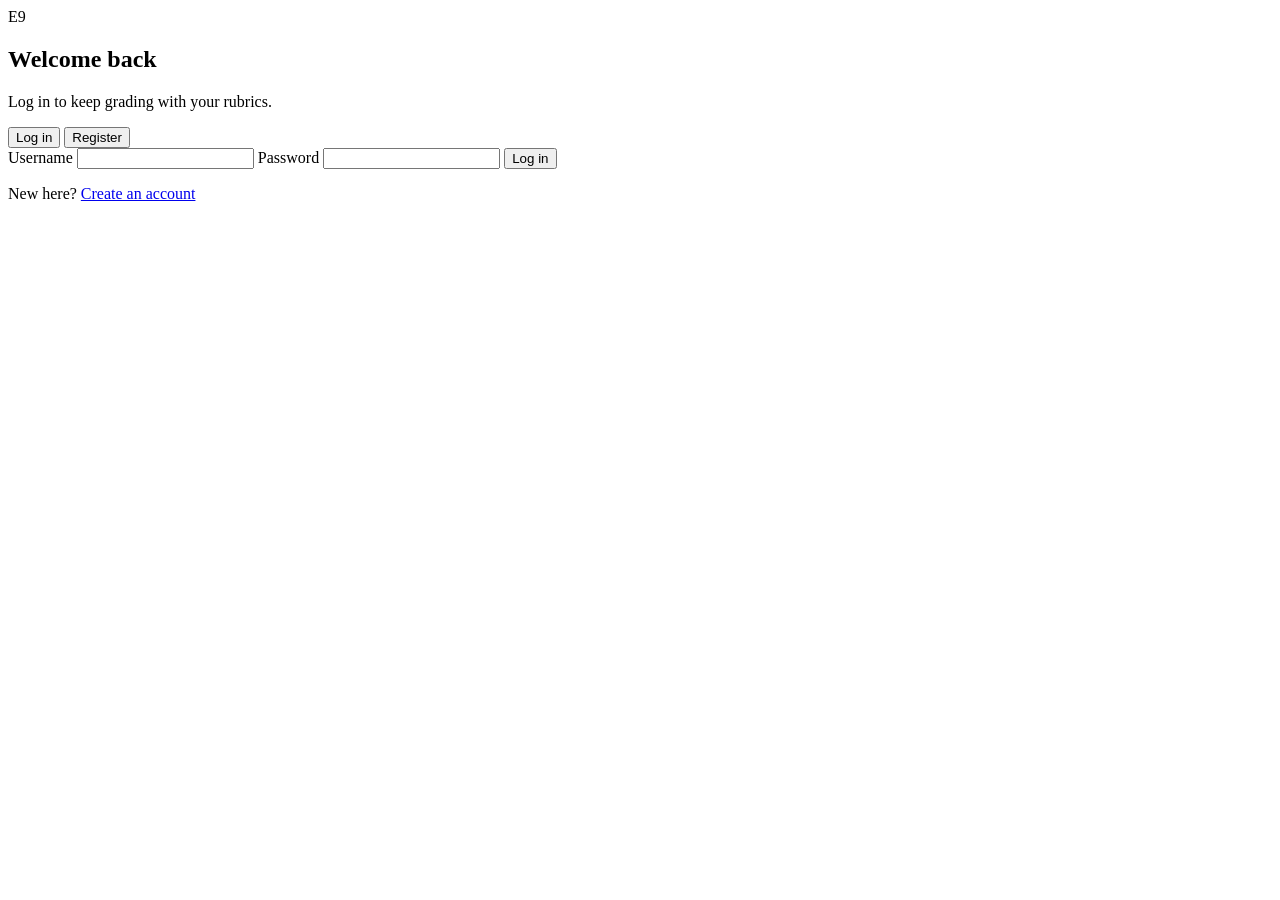
==== frontend/index.html @ 9ba2a3e9 "Add frontend HTML (index redirect, app dashboard, login)" ====
<!DOCTYPE html>
<html lang="en">
<head>
<meta charset="UTF-8">
<meta name="viewport" content="width=device-width, initial-scale=1.0">
<title>E9</title>
<style>
  body { margin: 0; min-height: 100vh; background: #0B0A1F; }
</style>
</head>
<body>
<script>
  const token = localStorage.getItem("e9_token");
  window.location.replace(token ? "app.html" : "login.html");
</script>
</body>
</html>
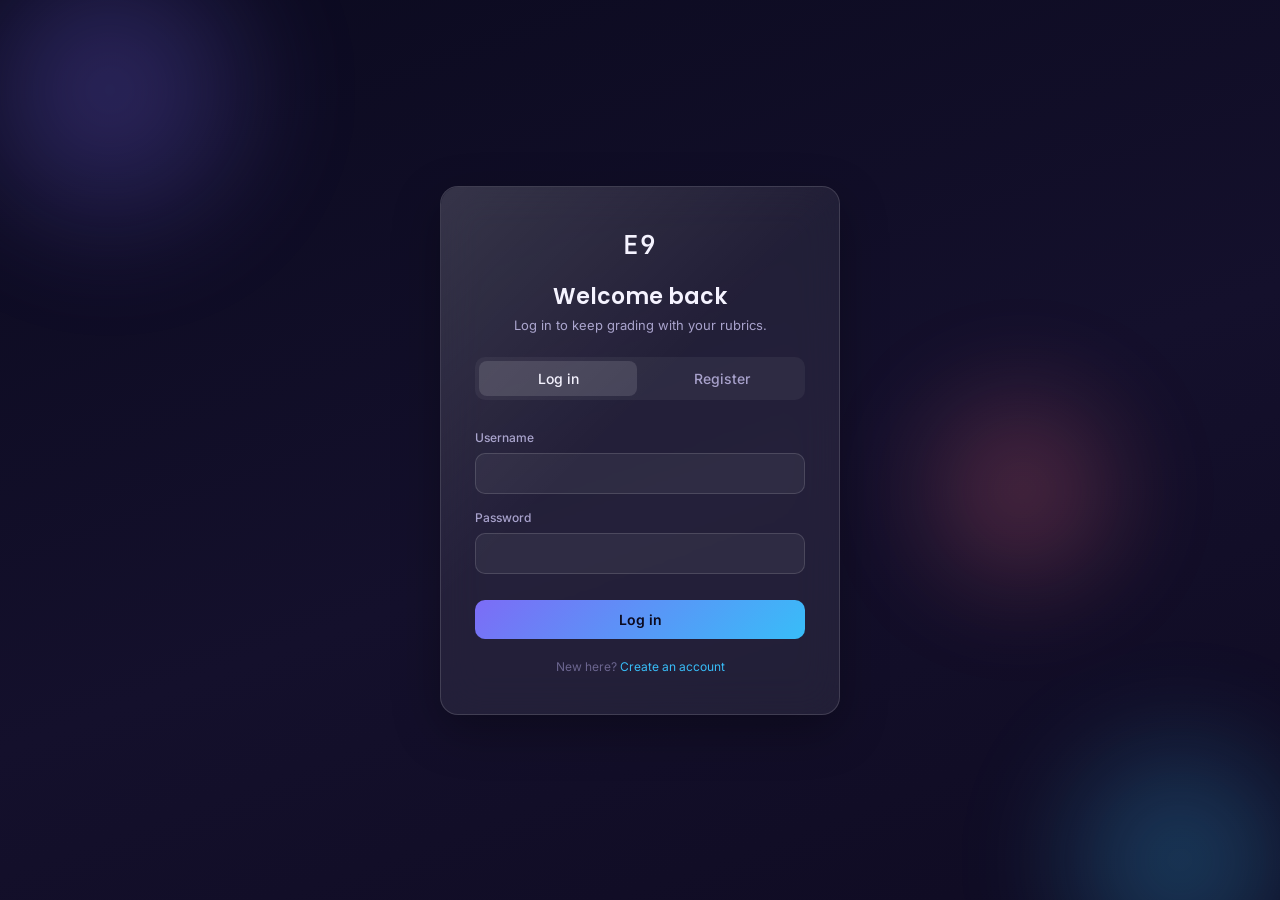
==== commit 93433f92: "Update frontend/index.html to match mudassir" ====
--- a/frontend/index.html
+++ b/frontend/index.html
@@ -1,17 +1,18 @@
 <!DOCTYPE html>
 <html lang="en">
 <head>
-<meta charset="UTF-8">
-<meta name="viewport" content="width=device-width, initial-scale=1.0">
-<title>E9</title>
-<style>
-  body { margin: 0; min-height: 100vh; background: #0B0A1F; }
-</style>
+  <meta charset="UTF-8">
+  <meta name="viewport" content="width=device-width, initial-scale=1.0">
+  <title>E9</title>
+  <script>
+    if (localStorage.getItem("e9_token")) {
+      window.location.href = "app.html";
+    } else {
+      window.location.href = "login.html";
+    }
+  </script>
 </head>
 <body>
-<script>
-  const token = localStorage.getItem("e9_token");
-  window.location.replace(token ? "app.html" : "login.html");
-</script>
+  <p style="font-family: system-ui; text-align: center; margin-top: 40vh; color: #A8A2CC;">Redirecting…</p>
 </body>
 </html>
